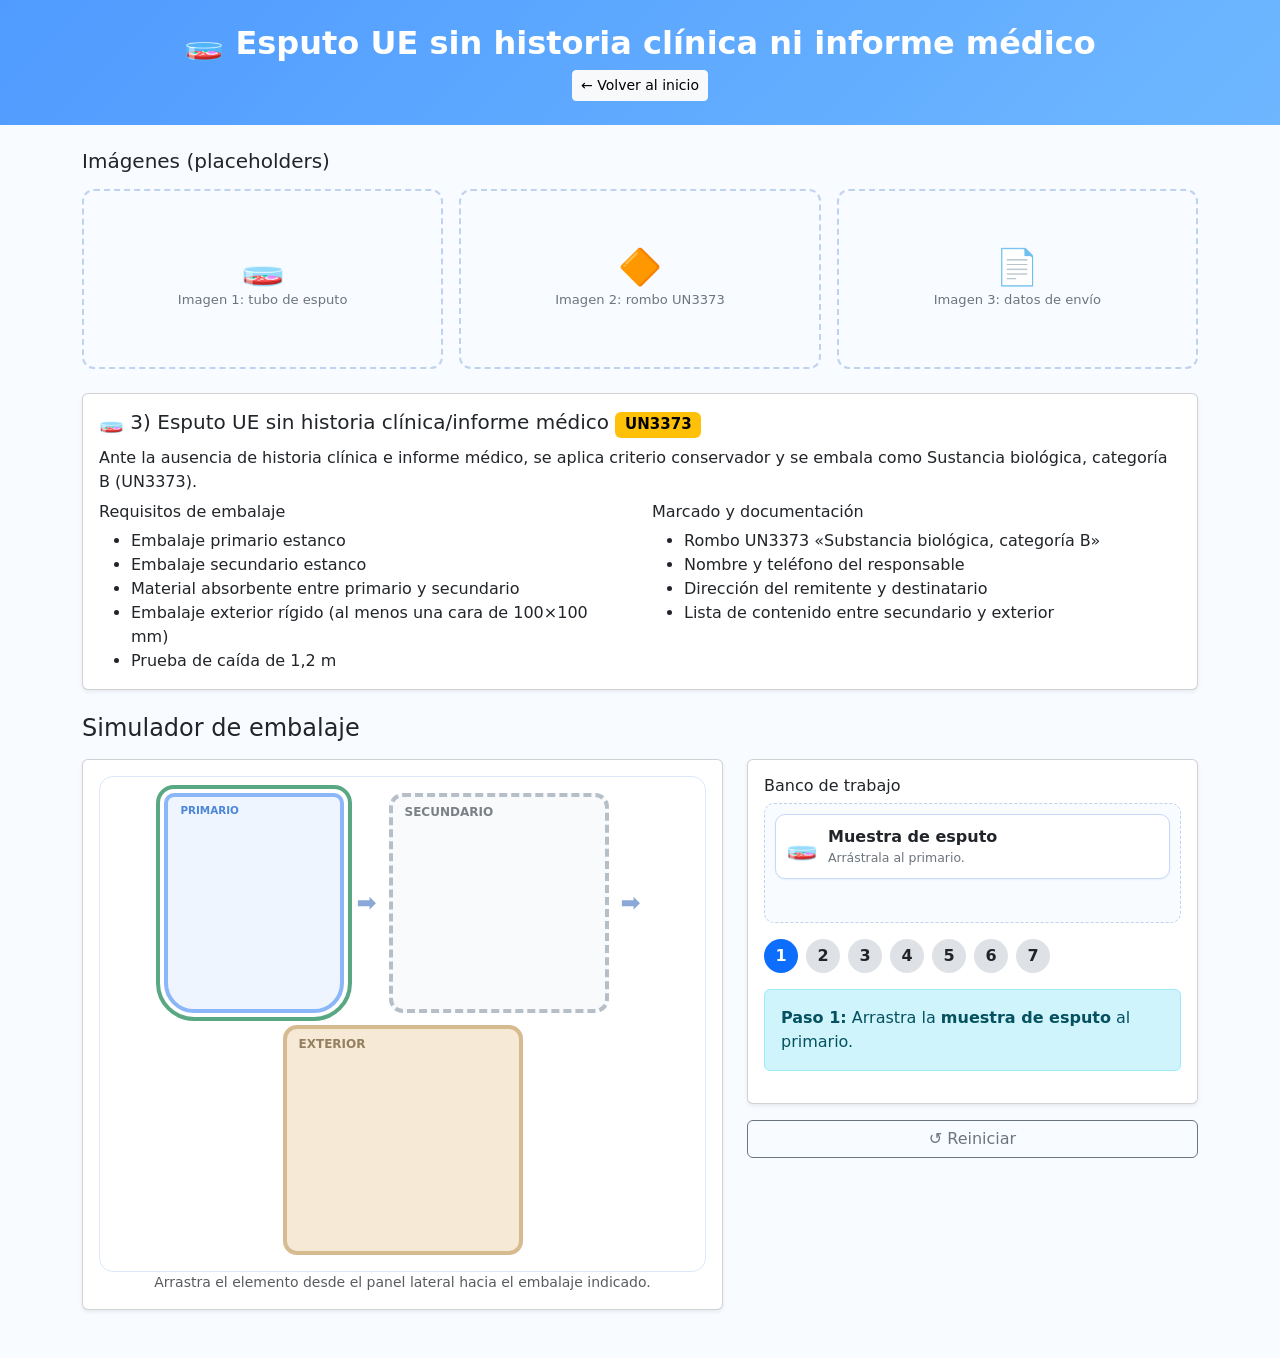
==== esputo.html @ 7474e512 "trabajo gmb" ====
<!DOCTYPE html>
<html lang="es">
<head>
<meta charset="UTF-8">
<meta name="viewport" content="width=device-width, initial-scale=1">
<title>Muestra de esputo UE</title>
<link href="https://cdn.jsdelivr.net/npm/bootstrap@5.3.3/dist/css/bootstrap.min.css" rel="stylesheet">
<link rel="stylesheet" href="styles.css">
</head>
<body data-case="ESPUTO">

<header class="hero py-4 text-center">
  <div class="container">
    <h1 class="h2 fw-bold mb-2">🧫 Esputo UE sin historia clínica ni informe médico</h1>
    <a class="btn btn-light btn-sm" href="index.html">← Volver al inicio</a>
  </div>
</header>

<main class="container my-4">
  <section class="mb-4">
    <h2 class="h5 mb-3">Imágenes (placeholders)</h2>
    <div class="row g-3">
      <div class="col-md-4"><div class="image-placeholder"><span class="emoji">🧫</span><div class="hint">Imagen 1: tubo de esputo</div></div></div>
      <div class="col-md-4"><div class="image-placeholder"><span class="emoji">🔶</span><div class="hint">Imagen 2: rombo UN3373</div></div></div>
      <div class="col-md-4"><div class="image-placeholder"><span class="emoji">📄</span><div class="hint">Imagen 3: datos de envío</div></div></div>
    </div>
  </section>

  <section class="mb-4">
    <div class="card shadow-sm"><div class="card-body">
      <h3 class="h5" id="dTitle"></h3>
      <p id="dDesc" class="mb-2"></p>
      <div class="row">
        <div class="col-md-6"><h6>Requisitos de embalaje</h6><ul id="dReq" class="mb-0"></ul></div>
        <div class="col-md-6"><h6>Marcado y documentación</h6><ul id="dMark" class="mb-0"></ul></div>
      </div>
    </div></div>
  </section>

  <section class="mb-5" id="simSection">
    <h2 class="h4 mb-3">Simulador de embalaje</h2>
    <div class="row g-4">
      <div class="col-lg-7">
        <div class="card shadow-sm"><div class="card-body">
          <div class="stage">
            <div class="pack-flow">
              <div class="box primary empty" id="primary" data-level="1">
                <span class="lbl" style="font-size:.65rem">Primario</span><div class="closed-lid"></div>
                <div class="absorbent" id="absPri" style="width:80%"></div>
                <div id="primaryContent" class="slot"></div>
              </div>
              <div class="flow-arrow">➡️</div>
              <div class="box secondary empty" id="secondary" data-level="2">
                <span class="lbl">Secundario</span><div class="closed-lid"></div>
                <div class="absorbent" id="absSec"></div>
                <div id="secondaryContent" class="slot"></div>
              </div>
              <div class="flow-arrow">➡️</div>
              <div class="box outer empty" id="outer" data-level="3">
                <span class="lbl">Exterior</span><div class="closed-lid"></div>
                <span class="label-un" id="unLabel"></span>
                <div id="outerContent" class="slot"></div>
              </div>
            </div>
          </div>
          <p class="text-center text-muted small mb-0">Arrastra el elemento desde el panel lateral hacia el embalaje indicado.</p>
        </div></div>
      </div>
      <div class="col-lg-5">
        <div class="card shadow-sm mb-3"><div class="card-body">
          <h6 class="mb-2">Banco de trabajo</h6>
          <div id="supply" class="supply-panel mb-3"></div>
          <div class="d-flex gap-2 mb-3 align-items-center" id="dots"></div>
          <div class="alert alert-info mb-3" id="instruction"></div>
        </div></div>
        <div id="feedback"></div>
        <button class="btn btn-outline-secondary w-100" id="resetBtn">↺ Reiniciar</button>
      </div>
    </div>
  </section>
</main>

<script src="app.js"></script>
</body>
</html>
---- styles.css ----
body { background:#f8fbff; }
.hero { background:linear-gradient(135deg,#4f9bff,#6eb7ff); color:#fff; }
.type-card { cursor:pointer; transition:.15s; border:2px solid transparent; }
.type-card:hover { transform:translateY(-3px); }
.type-card.active { border-color:#0d6efd; box-shadow:0 0 0 .2rem rgba(13,110,253,.2); }

/* Escenario de embalaje */
.stage {
  display:flex; align-items:center; justify-content:center; min-height:320px;
  background:#ffffff; border:1px solid #dce8f8; border-radius:14px;
}
.pack-flow { display:flex; align-items:center; gap:12px; flex-wrap:wrap; justify-content:center; padding:16px 8px; }
.box { position:relative; display:flex; align-items:center; justify-content:center;
       border-radius:14px; transition:all .4s; }
.box .lbl { position:absolute; top:6px; left:12px; font-size:.75rem; font-weight:700; text-transform:uppercase; }
.outer { width:240px; height:230px; background:#f3e3c8; border:4px solid #c7a167; color:#6c4f24; }
.secondary { width:220px; height:220px; background:#f7f9fc; border:4px dashed #9aa7b3; color:#495057; }
.primary { width:180px; height:220px; background:#e8f2ff; border:4px solid #5f9cf7;
           border-radius:10px 10px 30px 30px; color:#0a58ca; }
.flow-arrow { font-size:1.5rem; color:#8aa9d8; font-weight:700; }
.box.empty { opacity:.72; }
.box.ready { opacity:1; }
.box.drop-ok { outline:4px solid #198754; outline-offset:4px; }
.slot { text-align:center; padding:4px; border-radius:8px; background:rgba(255,255,255,.65); }
.slot:empty { display:none; }
.slot-item { font-size:.75rem; margin:.2rem 0; }
.slot .ico { font-size:1.8rem; line-height:1; }
.slot .txt { font-size:.7rem; font-weight:600; color:#4b5b6b; }
.absorbent { position:absolute; bottom:10px; width:70%; height:14px; background:repeating-linear-gradient(45deg,#fff,#fff 4px,#ffe3a3 4px,#ffe3a3 8px); border-radius:6px; display:none; }
.closed-lid { position:absolute; top:-4px; left:-4px; right:-4px; height:14px; border-radius:6px; background:#5f9cf7; display:none; }
.outer .closed-lid { background:#c7a167; }
.secondary .closed-lid { background:#9aa7b3; }
.label-un { position:absolute; bottom:8px; right:10px; background:#fff; border:2px solid #000; padding:2px 8px;
            font-weight:700; font-size:.75rem; display:none; transform:rotate(-4deg); }
.step-dot { width:34px; height:34px; border-radius:50%; display:inline-flex; align-items:center; justify-content:center;
            background:#dee2e6; font-weight:700; }
.step-dot.done { background:#198754; color:#fff; }
.step-dot.current { background:#0d6efd; color:#fff; }
.dropzone-hint { animation:pulse 1.2s infinite; }
.supply-panel { min-height:120px; background:#f8fbff; border:1px dashed #bfd3ef; border-radius:10px; padding:10px; }
.drag-item {
  display:flex; align-items:center; gap:10px; padding:10px; border-radius:10px; border:1px solid #c6daf8;
  background:#fff; cursor:grab; user-select:none; box-shadow:0 1px 2px rgba(13,110,253,.08);
}
.drag-item .ico { font-size:1.6rem; }
.drag-item .name { font-weight:600; }
.drag-item .desc { font-size:.78rem; color:#6c757d; }
.sample-link { text-decoration:none; color:inherit; }
.image-placeholder {
  height:180px;
  border:2px dashed #bfd3ef;
  border-radius:12px;
  background:#f8fbff;
  display:flex;
  flex-direction:column;
  align-items:center;
  justify-content:center;
  text-align:center;
  color:#6c757d;
}
.image-placeholder .emoji { font-size:2.2rem; line-height:1; }
.image-placeholder .hint { font-size:.82rem; margin-top:.35rem; }
@keyframes pulse { 50% { opacity:.4; } }
@media (max-width: 992px) {
  .flow-arrow { width:100%; text-align:center; transform:rotate(90deg); }
}
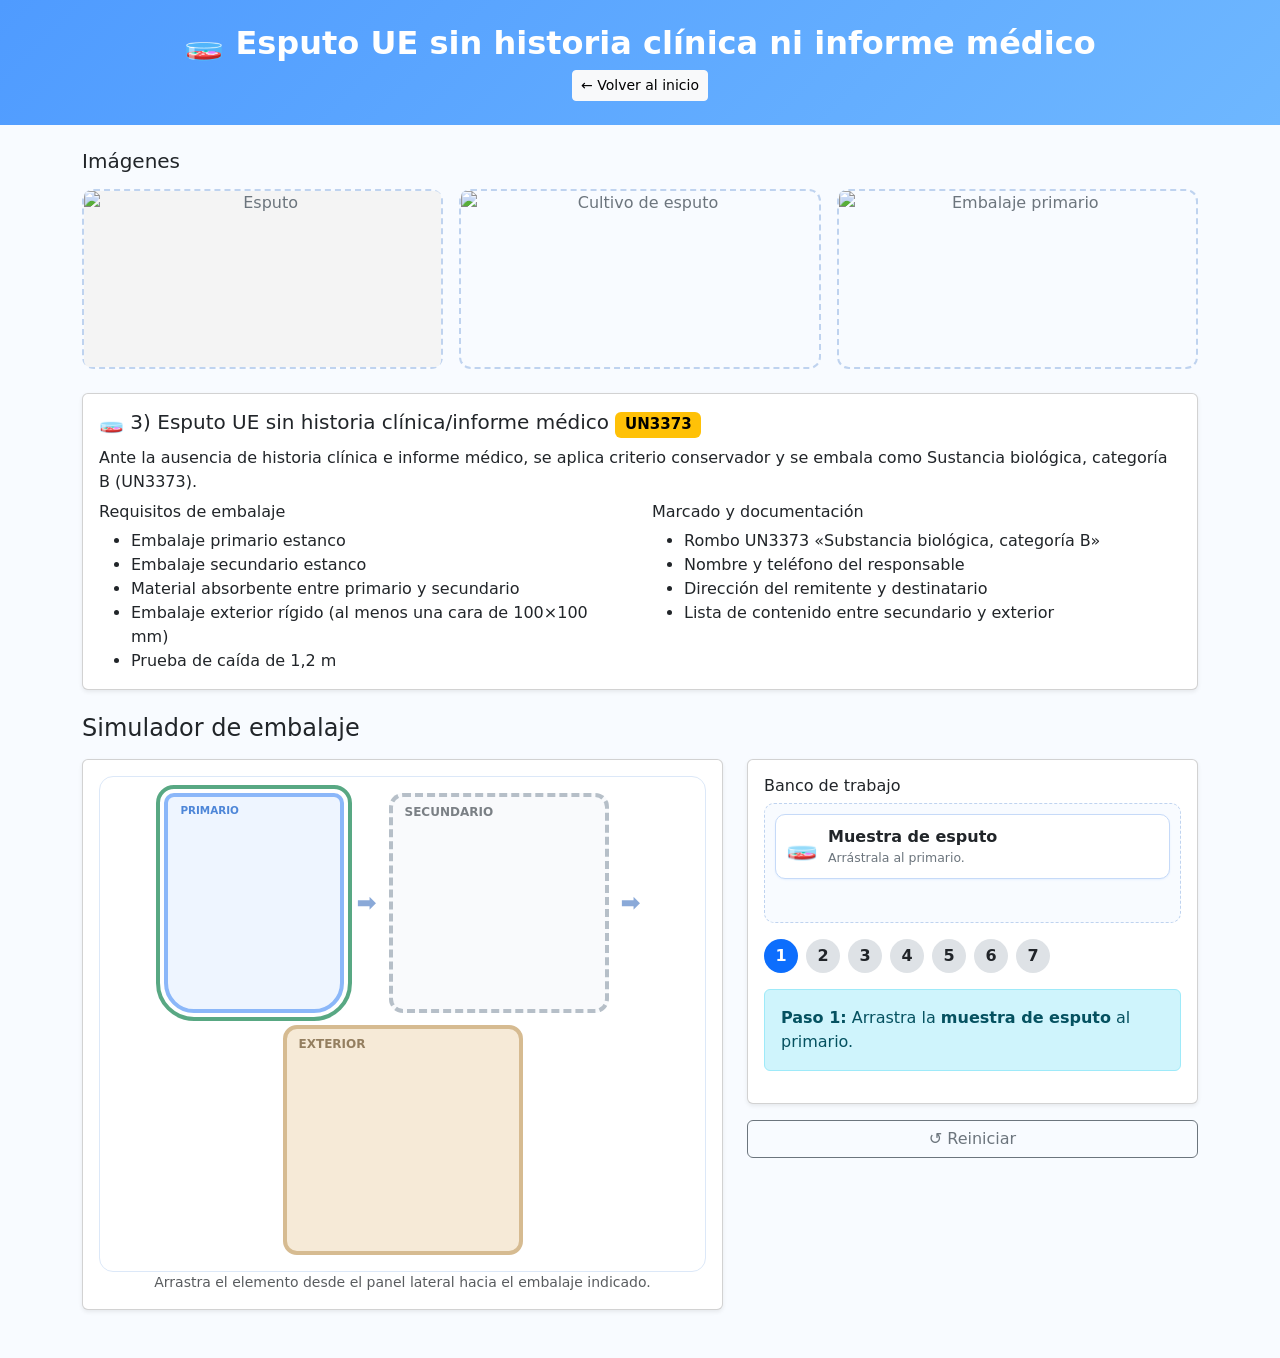
==== commit cecd84c0: "imagenes añadidas" ====
--- a/esputo.html
+++ b/esputo.html
@@ -18,11 +18,23 @@
 
 <main class="container my-4">
   <section class="mb-4">
-    <h2 class="h5 mb-3">Imágenes (placeholders)</h2>
+    <h2 class="h5 mb-3">Imágenes</h2>
     <div class="row g-3">
-      <div class="col-md-4"><div class="image-placeholder"><span class="emoji">🧫</span><div class="hint">Imagen 1: tubo de esputo</div></div></div>
-      <div class="col-md-4"><div class="image-placeholder"><span class="emoji">🔶</span><div class="hint">Imagen 2: rombo UN3373</div></div></div>
-      <div class="col-md-4"><div class="image-placeholder"><span class="emoji">📄</span><div class="hint">Imagen 3: datos de envío</div></div></div>
+      <div class="col-md-4">
+        <div class="image-placeholder">
+          <img src="https://kidshealth.org/content/dam/patientinstructions/en/images/sputum-400x532-rd1-enIL.gif" alt="Esputo" class="img-fluid rounded" style="height:180px; width:100%; object-fit:cover; background:#f4f4f4;">
+        </div>
+      </div>
+      <div class="col-md-4">
+        <div class="image-placeholder">
+          <img src="https://img.freepik.com/fotos-premium/microbiologo-que-sostiene-placa-petri-prueba-cultivo-esputo-que-muestra-colonia-bacteria-e-coli_595440-3318.jpg?w=2000" alt="Cultivo de esputo" class="img-fluid rounded" style="height:180px; width:100%; object-fit:cover;">
+        </div>
+      </div>
+      <div class="col-md-4">
+        <div class="image-placeholder">
+          <img src="https://www.cardiolinkgroup.com/wp-content/uploads/2025/04/Imagen1-e1745938654767.jpg" alt="Embalaje primario" class="img-fluid rounded" style="height:180px; width:100%; object-fit:cover;">
+        </div>
+      </div>
     </div>
   </section>
 
